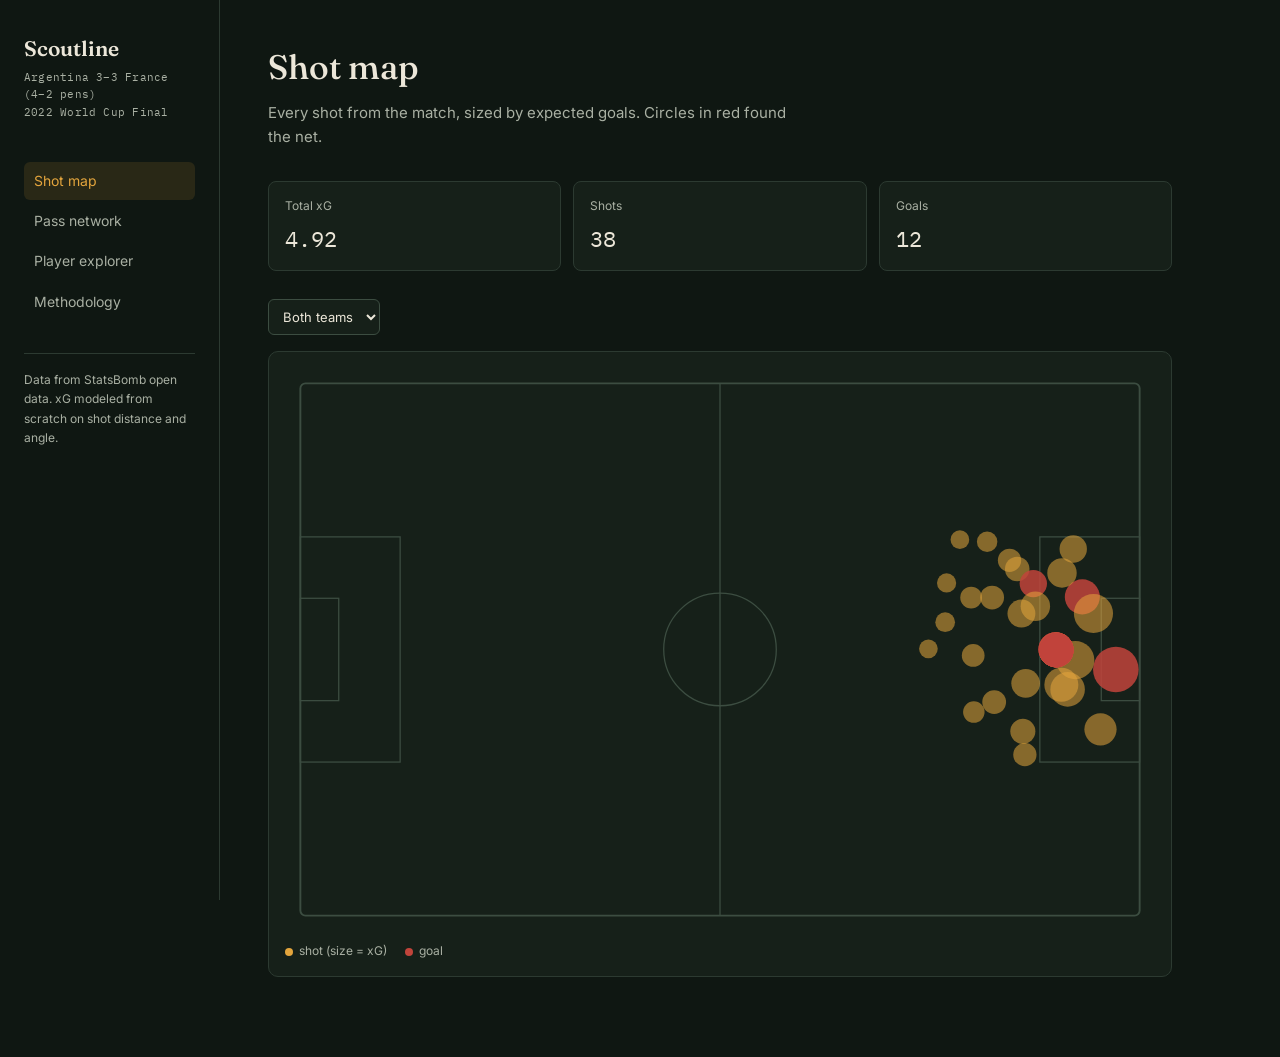
==== site/index.html @ 0d7801d2 "Initial commit" ====
<!DOCTYPE html>
<html lang="en">
<head>
  <meta charset="UTF-8">
  <meta name="viewport" content="width=device-width, initial-scale=1.0">
  <title>Scoutline — shot map</title>
  <link rel="stylesheet" href="css/style.css">
</head>
<body>
  <div class="shell">
    <aside class="rail">
      <div class="mark-block">
        <p class="mark">Scoutline</p>
        <p class="mark-sub">Argentina 3–3 France (4–2 pens)<br>2022 World Cup Final</p>
      </div>
      <nav class="views">
        <a href="index.html" class="active">Shot map</a>
        <a href="network.html">Pass network</a>
        <a href="players.html">Player explorer</a>
        <a href="about.html">Methodology</a>
      </nav>
      <p class="rail-note">Data from StatsBomb open data. xG modeled from scratch on shot distance and angle.</p>
    </aside>

    <main>
      <h1 class="page-title">Shot map</h1>
      <p class="page-sub">Every shot from the match, sized by expected goals. Circles in red found the net.</p>

      <div class="stat-row">
        <div class="stat-card"><p class="label">Total xG</p><p class="value" id="stat-xg">—</p></div>
        <div class="stat-card"><p class="label">Shots</p><p class="value" id="stat-shots">—</p></div>
        <div class="stat-card"><p class="label">Goals</p><p class="value" id="stat-goals">—</p></div>
      </div>

      <div class="controls-row">
        <select id="team-filter">
          <option value="all">Both teams</option>
        </select>
      </div>

      <div class="pitch-frame" id="pitch-frame">
        <svg id="pitch-svg" class="pitch" viewBox="0 0 680 440" role="img" aria-label="Football pitch with shot markers sized by expected goals"></svg>
        <div class="legend-row">
          <span><span class="dot" style="background: var(--floodlight);"></span>shot (size = xG)</span>
          <span><span class="dot" style="background: var(--goal);"></span>goal</span>
        </div>
      </div>
    </main>
  </div>

  <script src="js/pitch.js"></script>
  <script src="js/shotmap.js"></script>
</body>
</html>
---- site/css/style.css ----
@import url('https://fonts.googleapis.com/css2?family=Fraunces:opsz,wght@9..144,400;9..144,500;9..144,600&family=IBM+Plex+Mono:wght@400;500&family=Inter:wght@400;500&display=swap');

:root {
  --pitch-night: #0f1712;
  --surface: #162019;
  --surface-raised: #1c2721;
  --line: #2c3a31;
  --line-strong: #3c4d41;
  --chalk: #ece7d9;
  --chalk-dim: #a9b0a3;
  --floodlight: #e3a53d;
  --floodlight-dim: #8a692c;
  --goal: #c1443b;
  --goal-dim: #6e2b26;

  --font-display: 'Fraunces', serif;
  --font-body: 'Inter', sans-serif;
  --font-mono: 'IBM Plex Mono', monospace;
}

* { box-sizing: border-box; }

html { scroll-behavior: smooth; }

body {
  margin: 0;
  background: var(--pitch-night);
  color: var(--chalk);
  font-family: var(--font-body);
  line-height: 1.6;
}

a { color: var(--floodlight); text-decoration: none; }
a:hover { text-decoration: underline; }

a:focus-visible,
button:focus-visible,
select:focus-visible,
input:focus-visible {
  outline: 2px solid var(--floodlight);
  outline-offset: 2px;
}

/* ---------- shell ---------- */

.shell {
  display: grid;
  grid-template-columns: 220px 1fr;
  min-height: 100vh;
}

@media (max-width: 760px) {
  .shell { grid-template-columns: 1fr; }
}

.rail {
  border-right: 1px solid var(--line);
  padding: 2rem 1.5rem;
  position: sticky;
  top: 0;
  height: 100vh;
  overflow-y: auto;
}

@media (max-width: 760px) {
  .rail {
    position: static;
    height: auto;
    border-right: none;
    border-bottom: 1px solid var(--line);
    display: flex;
    align-items: center;
    justify-content: space-between;
    gap: 1rem;
    padding: 1.25rem 1.5rem;
  }
  .rail .mark-block, .rail nav { display: none; }
}

.mark {
  font-family: var(--font-display);
  font-size: 21px;
  font-weight: 600;
  color: var(--chalk);
  margin: 0 0 0.2rem;
}

.mark-sub {
  font-family: var(--font-mono);
  font-size: 11px;
  color: var(--chalk-dim);
  letter-spacing: 0.02em;
  margin: 0 0 2.5rem;
}

nav.views { display: flex; flex-direction: column; gap: 2px; margin-bottom: 2rem; }

nav.views a {
  color: var(--chalk-dim);
  font-size: 14px;
  padding: 8px 10px;
  border-radius: 6px;
  text-decoration: none;
}

nav.views a:hover { background: var(--surface-raised); color: var(--chalk); }

nav.views a.active {
  background: rgba(227, 165, 61, 0.12);
  color: var(--floodlight);
}

.rail-note {
  font-size: 12px;
  color: var(--chalk-dim);
  border-top: 1px solid var(--line);
  padding-top: 1rem;
  margin-top: auto;
}

main {
  padding: 2.5rem 3rem 5rem;
  max-width: 1000px;
}

@media (max-width: 760px) {
  main { padding: 1.5rem 1.25rem 3rem; }
}

/* ---------- headings / text ---------- */

h1.page-title {
  font-family: var(--font-display);
  font-weight: 500;
  font-size: 34px;
  margin: 0 0 0.4rem;
}

p.page-sub {
  color: var(--chalk-dim);
  font-size: 15px;
  margin: 0 0 2rem;
  max-width: 60ch;
}

/* ---------- stat cards ---------- */

.stat-row {
  display: grid;
  grid-template-columns: repeat(auto-fit, minmax(140px, 1fr));
  gap: 12px;
  margin-bottom: 1.75rem;
}

.stat-card {
  background: var(--surface);
  border: 1px solid var(--line);
  border-radius: 8px;
  padding: 14px 16px;
}

.stat-card .label {
  font-size: 12px;
  color: var(--chalk-dim);
  margin: 0 0 6px;
}

.stat-card .value {
  font-family: var(--font-mono);
  font-size: 22px;
  color: var(--chalk);
  margin: 0;
}

/* ---------- pitch / svg ---------- */

.pitch-frame {
  background: var(--surface);
  border: 1px solid var(--line);
  border-radius: 10px;
  padding: 1rem;
}

svg.pitch { width: 100%; height: auto; display: block; }

.pitch-outline { fill: none; stroke: var(--line-strong); stroke-width: 1.5; }
.pitch-line { fill: none; stroke: var(--line-strong); stroke-width: 1; }

.shot-marker {
  fill: var(--floodlight);
  fill-opacity: 0.55;
  stroke: none;
  cursor: pointer;
  transition: fill-opacity 0.15s ease;
}
.shot-marker:hover { fill-opacity: 0.85; }
.shot-marker.goal { fill: var(--goal); fill-opacity: 0.85; }

.node-dot {
  fill: var(--floodlight);
  stroke: var(--pitch-night);
  stroke-width: 2;
}
.edge-line { stroke: var(--chalk-dim); stroke-opacity: 0.35; fill: none; }

.legend-row {
  display: flex;
  gap: 18px;
  margin-top: 10px;
  font-size: 12px;
  color: var(--chalk-dim);
  flex-wrap: wrap;
}
.legend-row .dot { display: inline-block; width: 8px; height: 8px; border-radius: 50%; margin-right: 6px; vertical-align: middle; }

/* ---------- tooltip ---------- */

#tooltip {
  position: fixed;
  pointer-events: none;
  background: var(--surface-raised);
  border: 1px solid var(--line-strong);
  border-radius: 6px;
  padding: 8px 10px;
  font-size: 12px;
  color: var(--chalk);
  display: none;
  z-index: 10;
  max-width: 220px;
}
#tooltip .t-name { font-weight: 500; margin: 0 0 2px; }
#tooltip .t-detail { color: var(--chalk-dim); font-family: var(--font-mono); font-size: 11px; }

/* ---------- controls ---------- */

select, input[type="text"], input[type="search"] {
  background: var(--surface);
  border: 1px solid var(--line-strong);
  color: var(--chalk);
  border-radius: 6px;
  padding: 8px 10px;
  font-size: 13px;
  font-family: var(--font-body);
}

.controls-row { display: flex; gap: 10px; margin-bottom: 1rem; flex-wrap: wrap; }

/* ---------- table ---------- */

table.player-table {
  width: 100%;
  border-collapse: collapse;
  font-size: 13.5px;
  background: var(--surface);
  border: 1px solid var(--line);
  border-radius: 8px;
  overflow: hidden;
}

table.player-table th {
  text-align: left;
  font-weight: 400;
  color: var(--chalk-dim);
  padding: 10px 14px;
  border-bottom: 1px solid var(--line);
  font-size: 12px;
  cursor: pointer;
  user-select: none;
}
table.player-table th:hover { color: var(--chalk); }

table.player-table td {
  padding: 10px 14px;
  border-top: 1px solid var(--line);
}

table.player-table tbody tr:hover { background: var(--surface-raised); }

.score-pill {
  font-family: var(--font-mono);
  padding: 2px 9px;
  border-radius: 20px;
  font-size: 12px;
}
.score-pill.high { background: rgba(76, 122, 63, 0.25); color: #9fc98a; }
.score-pill.mid { background: rgba(227, 165, 61, 0.2); color: var(--floodlight); }

/* ---------- about page ---------- */

.prose { max-width: 66ch; }
.prose p { color: var(--chalk-dim); }
.prose h2 { font-family: var(--font-display); font-weight: 500; font-size: 20px; color: var(--chalk); margin-top: 2rem; }
.prose code {
  font-family: var(--font-mono);
  background: var(--surface);
  padding: 1px 5px;
  border-radius: 4px;
  font-size: 13px;
}

footer.credit {
  margin-top: 3rem;
  padding-top: 1.25rem;
  border-top: 1px solid var(--line);
  font-size: 12px;
  color: var(--chalk-dim);
}
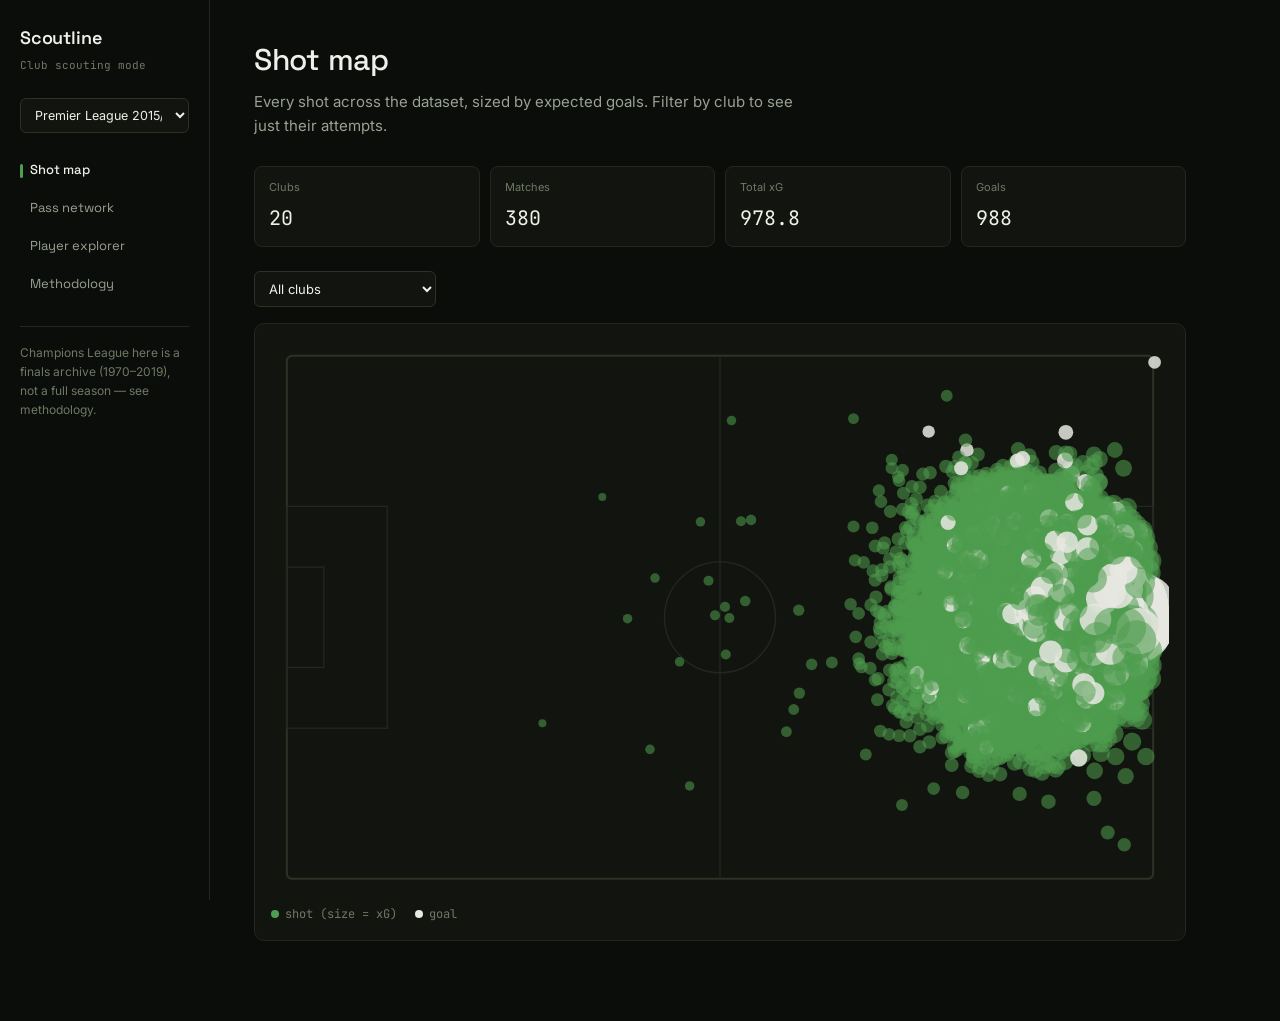
==== commit 17ce2640: "Update site and pipeline with multi-league datasets Replace single-match data with datasets covering" ====
--- a/site/index.html
+++ b/site/index.html
@@ -9,46 +9,48 @@
 <body>
   <div class="shell">
     <aside class="rail">
-      <div class="mark-block">
-        <p class="mark">Scoutline</p>
-        <p class="mark-sub">Argentina 3–3 France (4–2 pens)<br>2022 World Cup Final</p>
-      </div>
+      <p class="mark">Scoutline</p>
+      <p class="mark-sub">Club scouting mode</p>
+
+      <select id="comp-toggle" class="comp-select"></select>
+
       <nav class="views">
         <a href="index.html" class="active">Shot map</a>
         <a href="network.html">Pass network</a>
         <a href="players.html">Player explorer</a>
         <a href="about.html">Methodology</a>
       </nav>
-      <p class="rail-note">Data from StatsBomb open data. xG modeled from scratch on shot distance and angle.</p>
+
+      <p class="rail-note">Champions League here is a finals archive (1970–2019), not a full season — see methodology.</p>
     </aside>
 
     <main>
       <h1 class="page-title">Shot map</h1>
-      <p class="page-sub">Every shot from the match, sized by expected goals. Circles in red found the net.</p>
+      <p class="page-sub">Every shot across the dataset, sized by expected goals. Filter by club to see just their attempts.</p>
 
       <div class="stat-row">
+        <div class="stat-card"><p class="label">Clubs</p><p class="value" id="stat-clubs">—</p></div>
+        <div class="stat-card"><p class="label">Matches</p><p class="value" id="stat-matches">—</p></div>
         <div class="stat-card"><p class="label">Total xG</p><p class="value" id="stat-xg">—</p></div>
-        <div class="stat-card"><p class="label">Shots</p><p class="value" id="stat-shots">—</p></div>
         <div class="stat-card"><p class="label">Goals</p><p class="value" id="stat-goals">—</p></div>
       </div>
 
       <div class="controls-row">
-        <select id="team-filter">
-          <option value="all">Both teams</option>
-        </select>
+        <select id="club-filter"><option value="all">All clubs</option></select>
       </div>
 
       <div class="pitch-frame" id="pitch-frame">
-        <svg id="pitch-svg" class="pitch" viewBox="0 0 680 440" role="img" aria-label="Football pitch with shot markers sized by expected goals"></svg>
+        <svg id="pitch-svg" class="pitch" viewBox="0 0 680 420" role="img" aria-label="Football pitch with shot markers sized by expected goals"></svg>
         <div class="legend-row">
-          <span><span class="dot" style="background: var(--floodlight);"></span>shot (size = xG)</span>
-          <span><span class="dot" style="background: var(--goal);"></span>goal</span>
+          <span><span class="dot" style="background: var(--green);"></span>shot (size = xG)</span>
+          <span><span class="dot" style="background: var(--white-marker);"></span>goal</span>
         </div>
       </div>
     </main>
   </div>
 
   <script src="js/pitch.js"></script>
+  <script src="js/shell.js"></script>
   <script src="js/shotmap.js"></script>
 </body>
 </html>
--- a/site/css/style.css
+++ b/site/css/style.css
@@ -1,53 +1,46 @@
-@import url('https://fonts.googleapis.com/css2?family=Fraunces:opsz,wght@9..144,400;9..144,500;9..144,600&family=IBM+Plex+Mono:wght@400;500&family=Inter:wght@400;500&display=swap');
+@import url('https://fonts.googleapis.com/css2?family=Space+Grotesk:wght@400;500;600&family=Inter:wght@400;500&family=JetBrains+Mono:wght@400;500&display=swap');
 
 :root {
-  --pitch-night: #0f1712;
-  --surface: #162019;
-  --surface-raised: #1c2721;
-  --line: #2c3a31;
-  --line-strong: #3c4d41;
-  --chalk: #ece7d9;
-  --chalk-dim: #a9b0a3;
-  --floodlight: #e3a53d;
-  --floodlight-dim: #8a692c;
-  --goal: #c1443b;
-  --goal-dim: #6e2b26;
-
-  --font-display: 'Fraunces', serif;
+  --bg: #0a0d0a;
+  --surface: #12150f;
+  --surface-raised: #181c14;
+  --line: #212820;
+  --line-strong: #2c3226;
+  --text: #eef0ea;
+  --text-dim: #9aa192;
+  --text-mute: #6f7864;
+  --green: #4f9d4f;
+  --green-dim: rgba(79, 157, 61, 0.14);
+  --green-text: #6fc76f;
+  --white-marker: #e8e8e2;
+
+  --font-display: 'Space Grotesk', sans-serif;
   --font-body: 'Inter', sans-serif;
-  --font-mono: 'IBM Plex Mono', monospace;
+  --font-mono: 'JetBrains Mono', monospace;
 }
 
 * { box-sizing: border-box; }
-
 html { scroll-behavior: smooth; }
 
 body {
   margin: 0;
-  background: var(--pitch-night);
-  color: var(--chalk);
+  background: var(--bg);
+  color: var(--text);
   font-family: var(--font-body);
   line-height: 1.6;
 }
 
-a { color: var(--floodlight); text-decoration: none; }
+a { color: var(--green-text); text-decoration: none; }
 a:hover { text-decoration: underline; }
 
-a:focus-visible,
-button:focus-visible,
-select:focus-visible,
-input:focus-visible {
-  outline: 2px solid var(--floodlight);
+a:focus-visible, button:focus-visible, select:focus-visible, input:focus-visible {
+  outline: 2px solid var(--green);
   outline-offset: 2px;
 }
 
 /* ---------- shell ---------- */
 
-.shell {
-  display: grid;
-  grid-template-columns: 220px 1fr;
-  min-height: 100vh;
-}
+.shell { display: grid; grid-template-columns: 210px 1fr; min-height: 100vh; }
 
 @media (max-width: 760px) {
   .shell { grid-template-columns: 1fr; }
@@ -55,7 +48,7 @@
 
 .rail {
   border-right: 1px solid var(--line);
-  padding: 2rem 1.5rem;
+  padding: 1.5rem 1.25rem;
   position: sticky;
   top: 0;
   height: 100vh;
@@ -63,114 +56,111 @@
 }
 
 @media (max-width: 760px) {
-  .rail {
-    position: static;
-    height: auto;
-    border-right: none;
-    border-bottom: 1px solid var(--line);
-    display: flex;
-    align-items: center;
-    justify-content: space-between;
-    gap: 1rem;
-    padding: 1.25rem 1.5rem;
-  }
-  .rail .mark-block, .rail nav { display: none; }
+  .rail { position: static; height: auto; border-right: none; border-bottom: 1px solid var(--line); }
 }
 
 .mark {
   font-family: var(--font-display);
-  font-size: 21px;
+  font-size: 18px;
   font-weight: 600;
-  color: var(--chalk);
-  margin: 0 0 0.2rem;
+  letter-spacing: -0.01em;
+  margin: 0 0 4px;
 }
 
 .mark-sub {
   font-family: var(--font-mono);
   font-size: 11px;
-  color: var(--chalk-dim);
-  letter-spacing: 0.02em;
-  margin: 0 0 2.5rem;
-}
-
-nav.views { display: flex; flex-direction: column; gap: 2px; margin-bottom: 2rem; }
+  color: var(--text-mute);
+  margin: 0 0 1.5rem;
+}
+
+/* competition select */
+select.comp-select {
+  width: 100%;
+  margin-bottom: 1.25rem;
+  background: var(--surface);
+  border: 1px solid var(--line-strong);
+  color: var(--text);
+  border-radius: 6px;
+  padding: 8px 10px;
+  font-size: 12.5px;
+  font-family: var(--font-body);
+  transition: border-color 0.15s ease;
+}
+select.comp-select:hover { border-color: var(--green); }
+select.comp-select:focus { border-color: var(--green); }
+
+nav.views { display: flex; flex-direction: column; gap: 3px; padding-left: 10px; margin-bottom: 1.5rem; }
 
 nav.views a {
-  color: var(--chalk-dim);
-  font-size: 14px;
-  padding: 8px 10px;
-  border-radius: 6px;
+  position: relative;
+  font-family: var(--font-display);
+  font-size: 13px;
+  color: var(--text-dim);
+  padding: 7px 0;
   text-decoration: none;
-}
-
-nav.views a:hover { background: var(--surface-raised); color: var(--chalk); }
-
-nav.views a.active {
-  background: rgba(227, 165, 61, 0.12);
-  color: var(--floodlight);
+  transition: color 0.15s ease;
+}
+nav.views a:hover { color: var(--text); text-decoration: none; }
+
+nav.views a.active { color: var(--text); font-weight: 500; }
+nav.views a.active::before {
+  content: '';
+  position: absolute;
+  left: -10px;
+  top: 50%;
+  transform: translateY(-50%);
+  width: 3px;
+  height: 14px;
+  background: var(--green);
+  border-radius: 2px;
 }
 
 .rail-note {
   font-size: 12px;
-  color: var(--chalk-dim);
+  color: var(--text-mute);
   border-top: 1px solid var(--line);
   padding-top: 1rem;
-  margin-top: auto;
-}
-
-main {
-  padding: 2.5rem 3rem 5rem;
-  max-width: 1000px;
-}
+}
+
+main { padding: 2.25rem 2.75rem 5rem; max-width: 1020px; }
 
 @media (max-width: 760px) {
   main { padding: 1.5rem 1.25rem 3rem; }
 }
 
-/* ---------- headings / text ---------- */
+/* ---------- headings ---------- */
 
 h1.page-title {
   font-family: var(--font-display);
   font-weight: 500;
-  font-size: 34px;
+  font-size: 30px;
+  letter-spacing: -0.01em;
   margin: 0 0 0.4rem;
 }
 
-p.page-sub {
-  color: var(--chalk-dim);
-  font-size: 15px;
-  margin: 0 0 2rem;
-  max-width: 60ch;
-}
+p.page-sub { color: var(--text-dim); font-size: 15px; margin: 0 0 1.75rem; max-width: 60ch; }
 
 /* ---------- stat cards ---------- */
 
 .stat-row {
   display: grid;
-  grid-template-columns: repeat(auto-fit, minmax(140px, 1fr));
-  gap: 12px;
-  margin-bottom: 1.75rem;
+  grid-template-columns: repeat(auto-fit, minmax(130px, 1fr));
+  gap: 10px;
+  margin-bottom: 1.5rem;
 }
 
 .stat-card {
   background: var(--surface);
   border: 1px solid var(--line);
   border-radius: 8px;
-  padding: 14px 16px;
-}
-
-.stat-card .label {
-  font-size: 12px;
-  color: var(--chalk-dim);
-  margin: 0 0 6px;
-}
-
-.stat-card .value {
-  font-family: var(--font-mono);
-  font-size: 22px;
-  color: var(--chalk);
-  margin: 0;
-}
+  padding: 12px 14px;
+  transition: border-color 0.15s ease, transform 0.15s ease;
+}
+.stat-card:hover { border-color: var(--line-strong); transform: translateY(-2px); }
+
+.stat-card .label { font-size: 11px; color: var(--text-mute); margin: 0 0 5px; }
+.stat-card .value { font-family: var(--font-mono); font-size: 20px; color: var(--text); margin: 0; }
 
 /* ---------- pitch / svg ---------- */
 
@@ -184,32 +174,31 @@
 svg.pitch { width: 100%; height: auto; display: block; }
 
 .pitch-outline { fill: none; stroke: var(--line-strong); stroke-width: 1.5; }
-.pitch-line { fill: none; stroke: var(--line-strong); stroke-width: 1; }
+.pitch-line { fill: none; stroke: var(--line); stroke-width: 1; }
 
 .shot-marker {
-  fill: var(--floodlight);
+  fill: var(--green);
   fill-opacity: 0.55;
   stroke: none;
   cursor: pointer;
+  transition: fill-opacity 0.15s ease, r 0.15s ease;
+}
+.shot-marker:hover { fill-opacity: 0.95; }
+.shot-marker.goal { fill: var(--white-marker); fill-opacity: 0.85; }
+
+.node-dot {
+  fill: var(--green);
+  stroke: var(--bg);
+  stroke-width: 2;
+  cursor: pointer;
   transition: fill-opacity 0.15s ease;
 }
-.shot-marker:hover { fill-opacity: 0.85; }
-.shot-marker.goal { fill: var(--goal); fill-opacity: 0.85; }
-
-.node-dot {
-  fill: var(--floodlight);
-  stroke: var(--pitch-night);
-  stroke-width: 2;
-}
-.edge-line { stroke: var(--chalk-dim); stroke-opacity: 0.35; fill: none; }
+.node-dot:hover { fill-opacity: 0.8; }
+.edge-line { stroke: var(--text-mute); stroke-opacity: 0.3; fill: none; }
 
 .legend-row {
-  display: flex;
-  gap: 18px;
-  margin-top: 10px;
-  font-size: 12px;
-  color: var(--chalk-dim);
-  flex-wrap: wrap;
+  display: flex; gap: 18px; margin-top: 10px; font-size: 12px;
+  color: var(--text-mute); flex-wrap: wrap; font-family: var(--font-mono);
 }
 .legend-row .dot { display: inline-block; width: 8px; height: 8px; border-radius: 50%; margin-right: 6px; vertical-align: middle; }
 
@@ -223,25 +212,27 @@
   border-radius: 6px;
   padding: 8px 10px;
   font-size: 12px;
-  color: var(--chalk);
+  color: var(--text);
   display: none;
   z-index: 10;
   max-width: 220px;
 }
-#tooltip .t-name { font-weight: 500; margin: 0 0 2px; }
-#tooltip .t-detail { color: var(--chalk-dim); font-family: var(--font-mono); font-size: 11px; }
+#tooltip .t-name { font-weight: 500; margin: 0 0 2px; font-family: var(--font-display); }
+#tooltip .t-detail { color: var(--text-dim); font-family: var(--font-mono); font-size: 11px; }
 
 /* ---------- controls ---------- */
 
 select, input[type="text"], input[type="search"] {
   background: var(--surface);
   border: 1px solid var(--line-strong);
-  color: var(--chalk);
+  color: var(--text);
   border-radius: 6px;
   padding: 8px 10px;
   font-size: 13px;
   font-family: var(--font-body);
-}
+  transition: border-color 0.15s ease;
+}
+select:hover, input:hover { border-color: var(--green-dim); }
 
 .controls-row { display: flex; gap: 10px; margin-bottom: 1rem; flex-wrap: wrap; }
 
@@ -260,42 +251,50 @@
 table.player-table th {
   text-align: left;
   font-weight: 400;
-  color: var(--chalk-dim);
+  color: var(--text-mute);
   padding: 10px 14px;
   border-bottom: 1px solid var(--line);
-  font-size: 12px;
+  font-size: 11.5px;
+  font-family: var(--font-mono);
   cursor: pointer;
   user-select: none;
-}
-table.player-table th:hover { color: var(--chalk); }
-
-table.player-table td {
-  padding: 10px 14px;
-  border-top: 1px solid var(--line);
-}
-
+  transition: color 0.15s ease;
+}
+table.player-table th:hover { color: var(--text); }
+
+table.player-table td { padding: 10px 14px; border-top: 1px solid var(--line); }
+
+table.player-table tbody tr { transition: background 0.1s ease; }
 table.player-table tbody tr:hover { background: var(--surface-raised); }
+
+.mono { font-family: var(--font-mono); }
 
 .score-pill {
   font-family: var(--font-mono);
   padding: 2px 9px;
   border-radius: 20px;
   font-size: 12px;
-}
-.score-pill.high { background: rgba(76, 122, 63, 0.25); color: #9fc98a; }
-.score-pill.mid { background: rgba(227, 165, 61, 0.2); color: var(--floodlight); }
+  transition: transform 0.12s ease;
+  display: inline-block;
+}
+.score-pill.high { background: var(--green-dim); color: var(--green-text); }
+.score-pill.mid { background: rgba(255,255,255,0.06); color: var(--text-dim); }
 
 /* ---------- about page ---------- */
 
 .prose { max-width: 66ch; }
-.prose p { color: var(--chalk-dim); }
-.prose h2 { font-family: var(--font-display); font-weight: 500; font-size: 20px; color: var(--chalk); margin-top: 2rem; }
-.prose code {
-  font-family: var(--font-mono);
-  background: var(--surface);
-  padding: 1px 5px;
-  border-radius: 4px;
-  font-size: 13px;
+.prose p { color: var(--text-dim); }
+.prose h2 { font-family: var(--font-display); font-weight: 500; font-size: 19px; color: var(--text); margin-top: 2rem; }
+.prose code { font-family: var(--font-mono); background: var(--surface); padding: 1px 5px; border-radius: 4px; font-size: 13px; }
+
+.callout {
+  background: var(--surface);
+  border: 1px solid var(--line-strong);
+  border-radius: 8px;
+  padding: 12px 16px;
+  font-size: 13.5px;
+  color: var(--text-dim);
+  margin: 1.25rem 0;
 }
 
 footer.credit {
@@ -303,5 +302,5 @@
   padding-top: 1.25rem;
   border-top: 1px solid var(--line);
   font-size: 12px;
-  color: var(--chalk-dim);
-}
+  color: var(--text-mute);
+}
